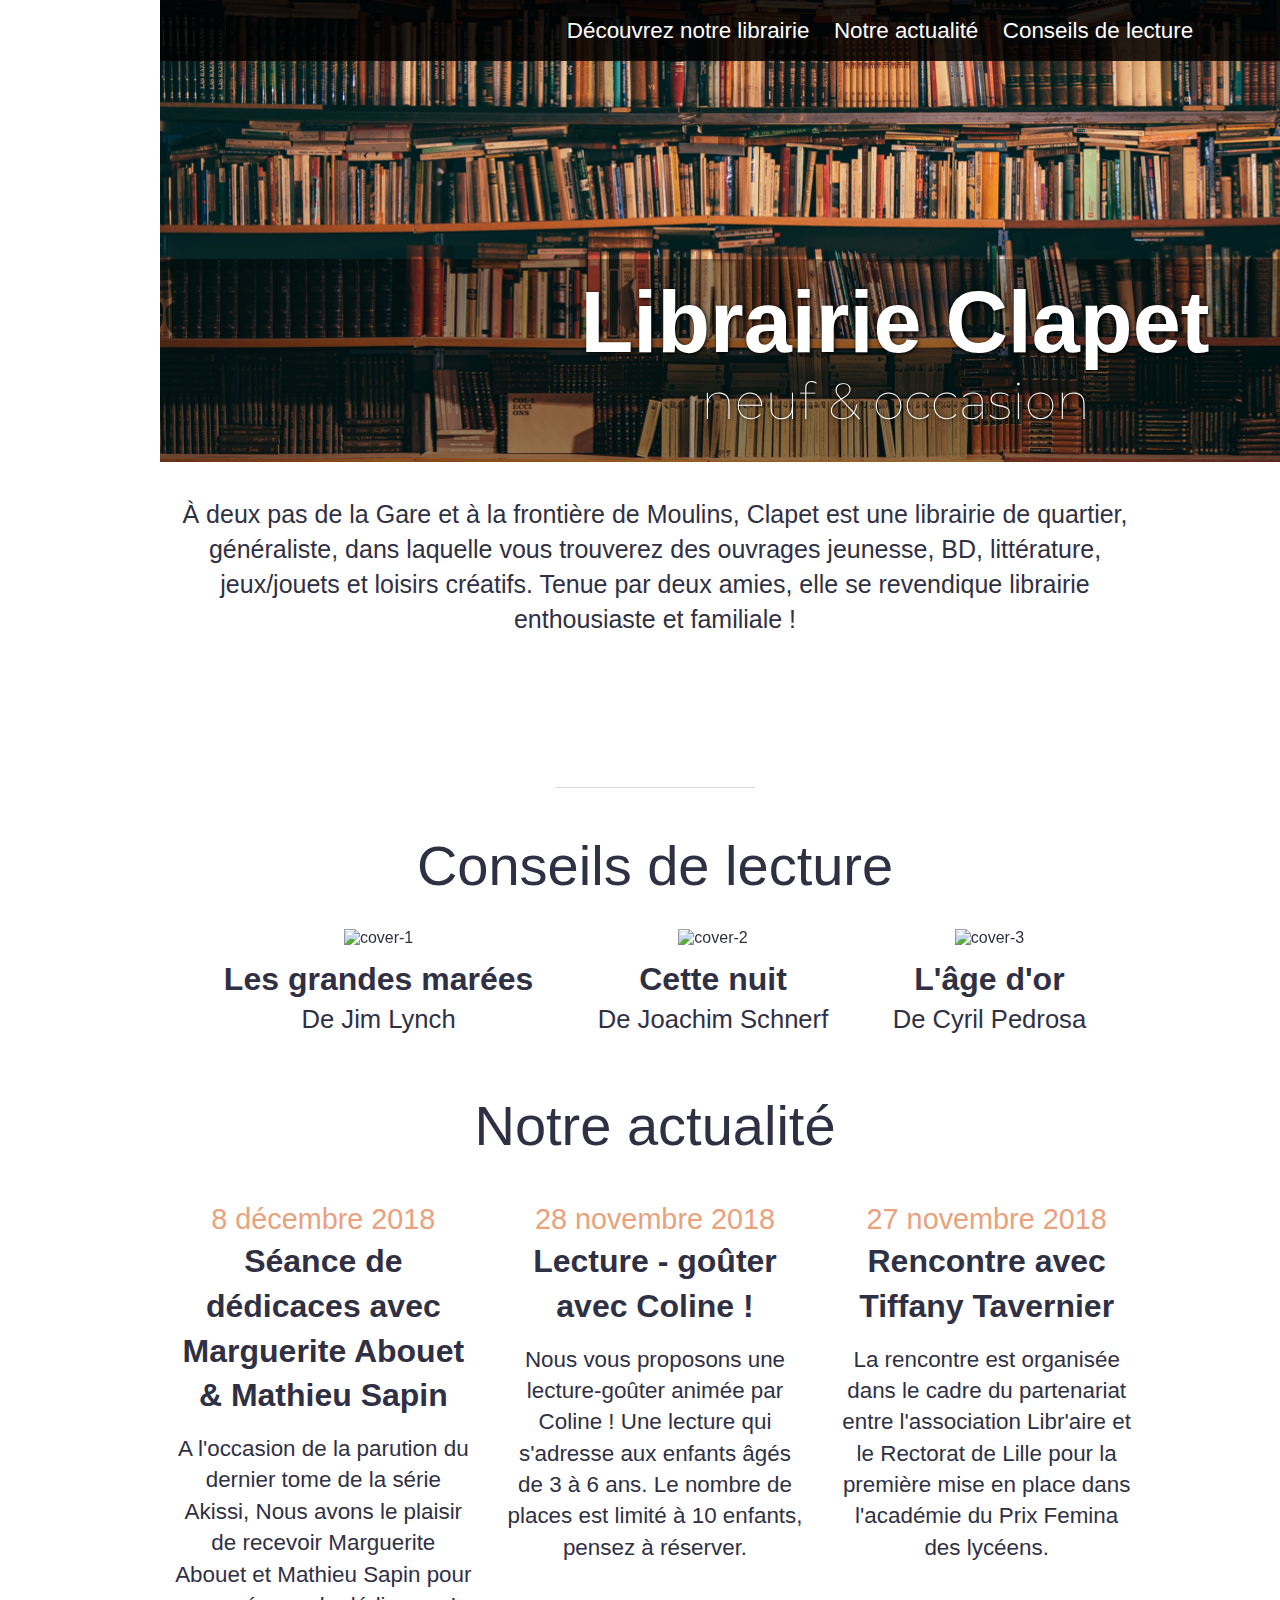
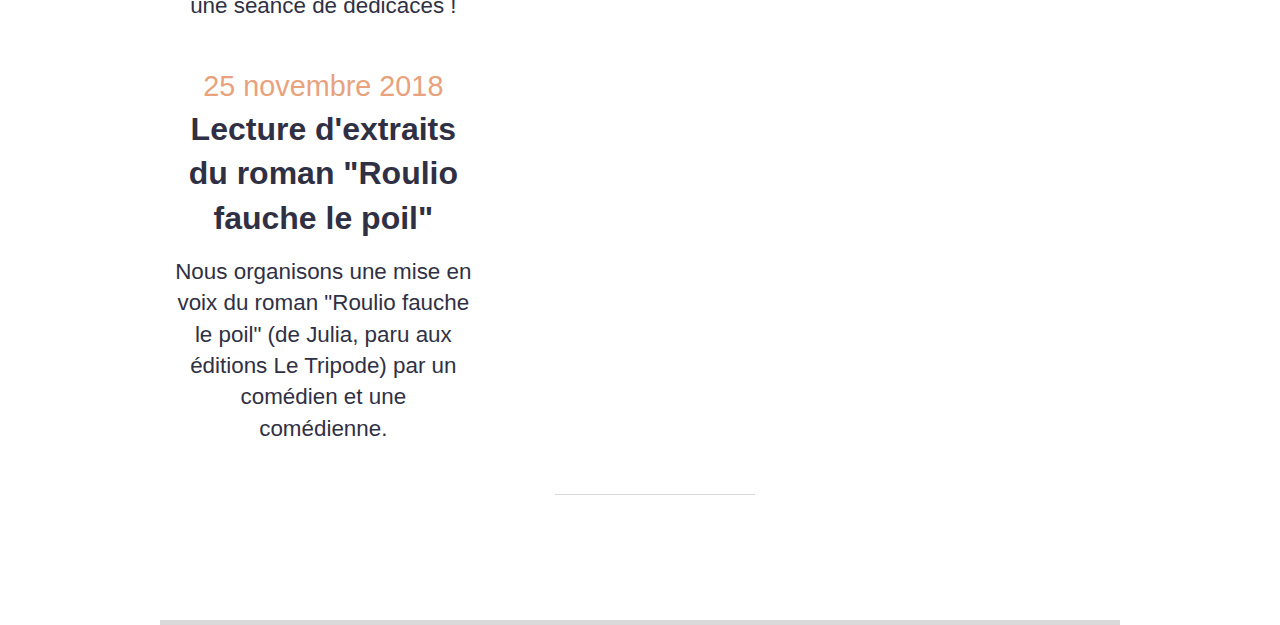
==== index.html @ a5eda7a3 "Background" ====
<!DOCTYPE html>
<html>
<head>
  <title>Librairie Clapet</title>
  <meta name="description" content="Librairie généraliste et enthousiaste !">
  <meta charset="utf-8">
  <meta http-equiv="Content-Type" content="text/html; charset=utf-8">
  <meta http-equiv="X-UA-Compatible" content="IE=edge,chrome=1">
  <meta name="viewport" content=", width=device-width, initial-scale=1">
  <link rel="shortcut icon" href="./img/favicon.ico">
  <link rel="apple-touch-icon" href="./img/favicon.ico">
  <link rel="stylesheet" href="./css/reset.css">
  <link rel="stylesheet" href="./css/main.css">
</head>
<body>

  <div class="header page-index" id="header">
    <nav class="header__nav nav-main">
      <ul class="nav-main__list container">
        <li class="nav-main__item"><a class="nav-main__link" href="./decouvrez-notre-librairie.html">Découvrez notre librairie</a></li>
        <li class="nav-main__item"><a class="nav-main__link" href="./notre-actualite.html">Notre actualité</a></li>
        <li class="nav-main__item"><a class="nav-main__link" href="./conseils-de-lecture.html">Conseils de lecture</a></li>
      </ul>
    </nav>

    <a class="header__content container" href="./index.html">
      <h1 class="header__title">Librairie Clapet </h1>
      <p class="header__subtitle">neuf &amp; occasion</p>
      <link href="https://fonts.googleapis.com/css?family=Montserrat|Work+Sans" rel="stylesheet">
    </a>
  </div>

  <div class="container page-index">
    <p class="chapo">À deux pas de la Gare et à la frontière de Moulins, Clapet est une librairie de quartier, généraliste, dans laquelle vous trouverez des ouvrages jeunesse, BD, littérature, jeux/jouets et loisirs créatifs. Tenue par deux amies, elle se revendique librairie enthousiaste et familiale !</p>

    <hr class="separator">

    <h2 class="index-title">Conseils de lecture</h2>
    <div class="honey-pot-list">
      <div class="honey-pot"><a class="honey-pot__link link-block" href="./conseils-de-lecture.html">
        <div class="honey-pot__thumbnail"><img class="honey-pot__image" src="./img/cover-1.png" alt="cover-1"></div>
        <p class="honey-pot__title">Les grandes marées</p>
        <p class="honey-pot__subtitle">De Jim Lynch</p></a></div>
        <div class="honey-pot"><a class="honey-pot__link link-block" href="./conseils-de-lecture.html">
          <div class="honey-pot__thumbnail"><img class="honey-pot__image" src="./img/cover-2.png" alt="cover-2"></div>
          <p class="honey-pot__title">Cette nuit</p>
          <p class="honey-pot__subtitle">De Joachim Schnerf</p></a></div>
          <div class="honey-pot"><a class="honey-pot__link link-block" href="./conseils-de-lecture.html">
            <div class="honey-pot__thumbnail"><img class="honey-pot__image" src="./img/cover-3.png" alt="cover-3"></div>
            <p class="honey-pot__title">L'âge d'or</p>
            <p class="honey-pot__subtitle">De Cyril Pedrosa</p></a></div>
          </div>

          <script src="./js/main.js"></script>
        </body>
        </html>

    <h2 class="index-title">Notre actualité</h2>
    <link href="https://fonts.googleapis.com/css?family=Montserrat|Work+Sans" rel="stylesheet">

    <div class="news-list">
      <div class="news news-list__news">
        <a class="news__link link-block" href="./notre-actualite.html">
          <div class="news__thumbnail"><img class="news__image" src="./img/news__thumbnail-0.png" alt=""></div>
          <div class="news__content">
            <p class="news__date">8 décembre 2018</p>
            <h3 class="news__title">Séance de dédicaces avec Marguerite Abouet & Mathieu Sapin</h3>
            <p class="news__text">A l'occasion de la parution du dernier tome de la série Akissi, Nous avons le plaisir de recevoir Marguerite Abouet et Mathieu Sapin pour une séance de dédicaces !</p>
          </div>
        </a>
      </div>
      <div class="news news-list__news">
        <a class="news__link link-block" href="./notre-actualite.html">
          <div class="news__thumbnail"><img class="news__image" src="./img/news__thumbnail-1.png" alt=""></div>
          <div class="news__content">
            <p class="news__date">28 novembre 2018</p>
            <h3 class="news__title">Lecture - goûter avec Coline&nbsp;!</h3>
            <p class="news__text">Nous vous proposons une lecture-goûter animée par Coline ! Une lecture qui s'adresse aux enfants âgés de 3 à 6 ans. Le nombre de places est limité à 10 enfants, pensez à réserver.</p>
          </div>
        </a>
      </div>
      <div class="news news-list__news">
        <a class="news__link link-block" href="./notre-actualite.html">
          <div class="news__thumbnail"><img class="news__image" src="./img/news__thumbnail-2.png" alt=""></div>
          <div class="news__content">
            <p class="news__date">27 novembre 2018</p>
            <h3 class="news__title">Rencontre avec Tiffany Tavernier</h3>
            <p class="news__text">La rencontre est organisée dans le cadre du partenariat entre l'association Libr'aire et le Rectorat de Lille pour la première mise en place dans l'académie du Prix Femina des lycéens.</p>
          </div>
        </a>
      </div>
      <div class="news news-list__news">
        <a class="news__link link-block" href="./notre-actualite.html">
          <div class="news__thumbnail"><img class="news__image" src="./img/news__thumbnail-3.png" alt=""></div>
          <div class="news__content">
            <p class="news__date">25 novembre 2018</p>
            <h3 class="news__title">Lecture d'extraits du roman "Roulio fauche le poil"</h3>
            <p class="news__text">Nous organisons une mise en voix du roman "Roulio fauche le poil" (de Julia, paru aux éditions Le Tripode) par un comédien et une comédienne.</p>
          </div>
        </a>
      </div>
    </div>

    <hr class="separator">
---- css/main.css ----
/**
* -----------
* Global
* -----------
*/

body {
  max-width: 960px;
  margin: auto;
  border-bottom: 5px solid #d9d9d9;
  padding-bottom: 75px;
  font-family: Helvetica, Arial, sans-serif;
  text-align: center ;
  font-weight: 400;
  color: #303044;
}

p, li, td, th, textarea, caption, pre, blockquote, label, input, select, textarea {
  font-size: 1.4em;
  line-height: 1.4;
}

li {
  margin: 5px 0;
}

p {
  margin: 15px 0;
}

b, strong, optgroup {
  font-weight: 700;
}

h1 {
  margin: 25px 0;
  font-size: 4.5em;
  font-weight: 700;
}

h2 {
  margin: 25px 0;
  font-size: 3.5em;
  font-weight: 200;
}

h3 {
  margin: 25px 0;
  font-size: 2.6em;
  font-weight: 200;
}

h4 {
  margin: 20px 0;
  font-size: 1.6em;
}

h5 {
  margin: 20px 0;
  font-size: 1.6em;
}

h6 {
  margin: 15px 0;
  font-size: 1.4em;
}

h1, h2, h3, h4, h5, h6 {
  font-family: Helvetica, Arial, sans-serif;
  line-height: 1;
}

a, button {
  color: #d86324;
  text-decoration: none;
}
a:hover, button:hover {
  text-decoration: underline;
}

button {
  background-color: transparent;
  color: #d86324;
}


/**
* -----------
* Layout
* -----------
*/

.container {
  margin: auto;
  padding: 0 15px;
  width: 960px;
  max-width: 100%;
}

.text-container {
  margin: auto;
  max-width: 960px;
}

.columns {
  display: flex;
}

.column {
  max-width: 100%;
}

.column + .column {
  margin-left: 40px;
}

.column--50 {
  width: 50%;
}

.column--grow {
  flex-grow: 1;
}

.column--shrink {
  flex-shrink: 1;
}

.column--580 {
  width: 580px;
}


/**
* -----------
* Objects
* -----------
*/

.list-inline {
  display: block;
  margin: 0;
  padding: 0;
}
.list-inline > * {
  display: inline-block;
  margin: 5px;
  padding: 0;
}

@media screen and (min-width: 780px) {
  .list-flex {
    display: flex;
    justify-content: space-between;
  }
}

.link-block {
  display: block;
  color: inherit;
}
.link-block:hover {
  text-decoration: none;
}

.align-left {
  text-align: left;
}

.align-center {
  text-align: center;
}

.align-right {
  text-align: right;
}

.align-justify {
  text-align: justify;
}

.align-justify.align-center {
  text-align-last: center;
}

/**
* texts & images
*/

.important {
  font-size: 2.5em;
}

.introduction {
  font-size: 1.7em;
}

.chapo {
  font-size: 25px;
  width : 960px;
  height: 240px ;
  text-align: center;
  }

.full-width {
  display: block;
  width: 100%;
  margin: 50px auto;
}


/**
* -----------
* Components
* -----------
*/


/**
* header
*/
.header {
  position: relative;
  margin-right: auto;
  margin-left: auto;
  margin-bottom: 35px;
  width: 1440px;
  height: 462px;
  background: url("../img/header-bg.png");
  background-size: cover;
  background-position: center bottom;
  overflow: hidden;
}


.header__content {
  display: block;
  margin: 0;
  position: absolute;
  padding-top: 20px;
  padding-bottom: 25px;
  bottom: 0;
  width: 100%;
  text-align: center;
  color: white;
  font-family: "Montserrat", "Avenir Next", Helvetica, Arial, sans-serif;
  text-shadow: 1px 1px 4px #000;
  background: rgba(0, 0, 0, 0.4);
}
.header__content:hover {
  text-decoration: none;
}

.header__title {
  font-size: 5.4em;
  margin: 0;
}

.header__subtitle {
  margin: 0;
  font-size: 3.2em;
  font-weight: 100;
  text-shadow: 1px 1px 5px #000;
}


.header__nav {
  background-color: rgba(0, 0, 0, 0.85);
}

.nav-main__item {
  display: inline-block;
}

.nav-main__link {
  display: block;
  padding: 10px;
  color: #fff;
}
.nav-main__link:hover {
  text-decoration: none;
  color: #d86324;
}


/**
* separator
*/
.separator {
  display: block;
  margin: 50px auto;
  width: 200px;
  height: 1px;
  border: none;
  background-color: #d9d9d9;
}


/**
* honey-pot
*/

.honey-pot-list {
  text-align: center;
}

.honey-pot {
  display: inline-block;
  margin: 0 30px 35px 30px;
  text-align: center;
}

.honey-pot__link {
  color: #303044;
}
.honey-pot__link:hover {
  color: #d86324;
}

.honey-pot__thumbnail {
  position: relative;
  display: inline-block;
  margin-bottom: 10px;
  filter: grayscale(0);
}

.honey-pot__thumbnail:hover {
  filter: grayscale(60%);
}

.honey-pot__thumbnail img {
  display: block;
}

.honey-pot__title {
  margin: 0;
  font-size: 2em;
  font-weight: bold;
}

.honey-pot__subtitle {
  margin: 0;
  font-size: 1.6em;
  font-weight: 200;
}



/**
* news
*/

.news__link:hover {
  color: #d86324;
}

.news__link:hover .news__thumbnail {
  -webkit-filter: grayscale(60%);
  filter: grayscale(60%);
  -webkit-transition-delay: 0ms;
  -o-transition-delay: 0ms;
  transition-delay: 0ms;
}


.news__thumbnail {
  margin-bottom: 10px;
  filter: grayscale(0);
}

.news__image {
  display: block;
  width: 100%;
}

.news__date {
  margin: 0;
  font-size: 1.8em;
  color: #e8a27d;
}

.news__title {
  margin: 0 0 15px;
  font-weight: bold;
  font-size: 2em;
  line-height: 1.4;
}

.news__text {
  margin: 0;
  font-size: 1.4em;
  line-height: 1.4;
}

.page-list .news {
  margin: 0 auto 20px auto;
  border-bottom: 1px solid #b0b0c5;
  padding-bottom: 20px;
  max-width: 320px;
}

.news--main {
  padding-bottom: 35px;
  border-bottom: 1px solid #b0b0c5;
}
.news--main .news__link {
  display: flex;
  align-items: flex-start;
}
.news--main .news__thumbnail {
  margin-bottom: 0;
  margin-right: 40px;
  min-width: 360px;
}

/**
* news-list
*/
.news-list {
  display: grid;
  grid-gap: 35px;
  grid-template-columns: repeat(3, 1fr);
  grid-template-rows: auto;
  margin-bottom: 35px;
}

.news-list .news-list__news--main {
  grid-column: span 3;
}

.news-list__news {
  grid-column: span 1;
}

/**
* -----------
* Trumps
* -----------
*/


/**
* single
*/
.page-single {
  text-align: justify;
}

.page-single__header {
  margin-bottom: 75px;
}

.page-single__title {
  margin: 0;
  font-size: 5.6em;
  line-height: 1.4;
  font-weight: 500;
}

.page-single__subtitle {
  margin: 0;
  font-size: 3.2em;
  font-weight: 200;
}


/**
* decouvrez-notre-librairie
*/
.container.decouvrez-notre-librairie {
  text-align: center;
}

/**
* index
*/
.index-title {
  text-align: center;
  margin-bottom: 35px;
}
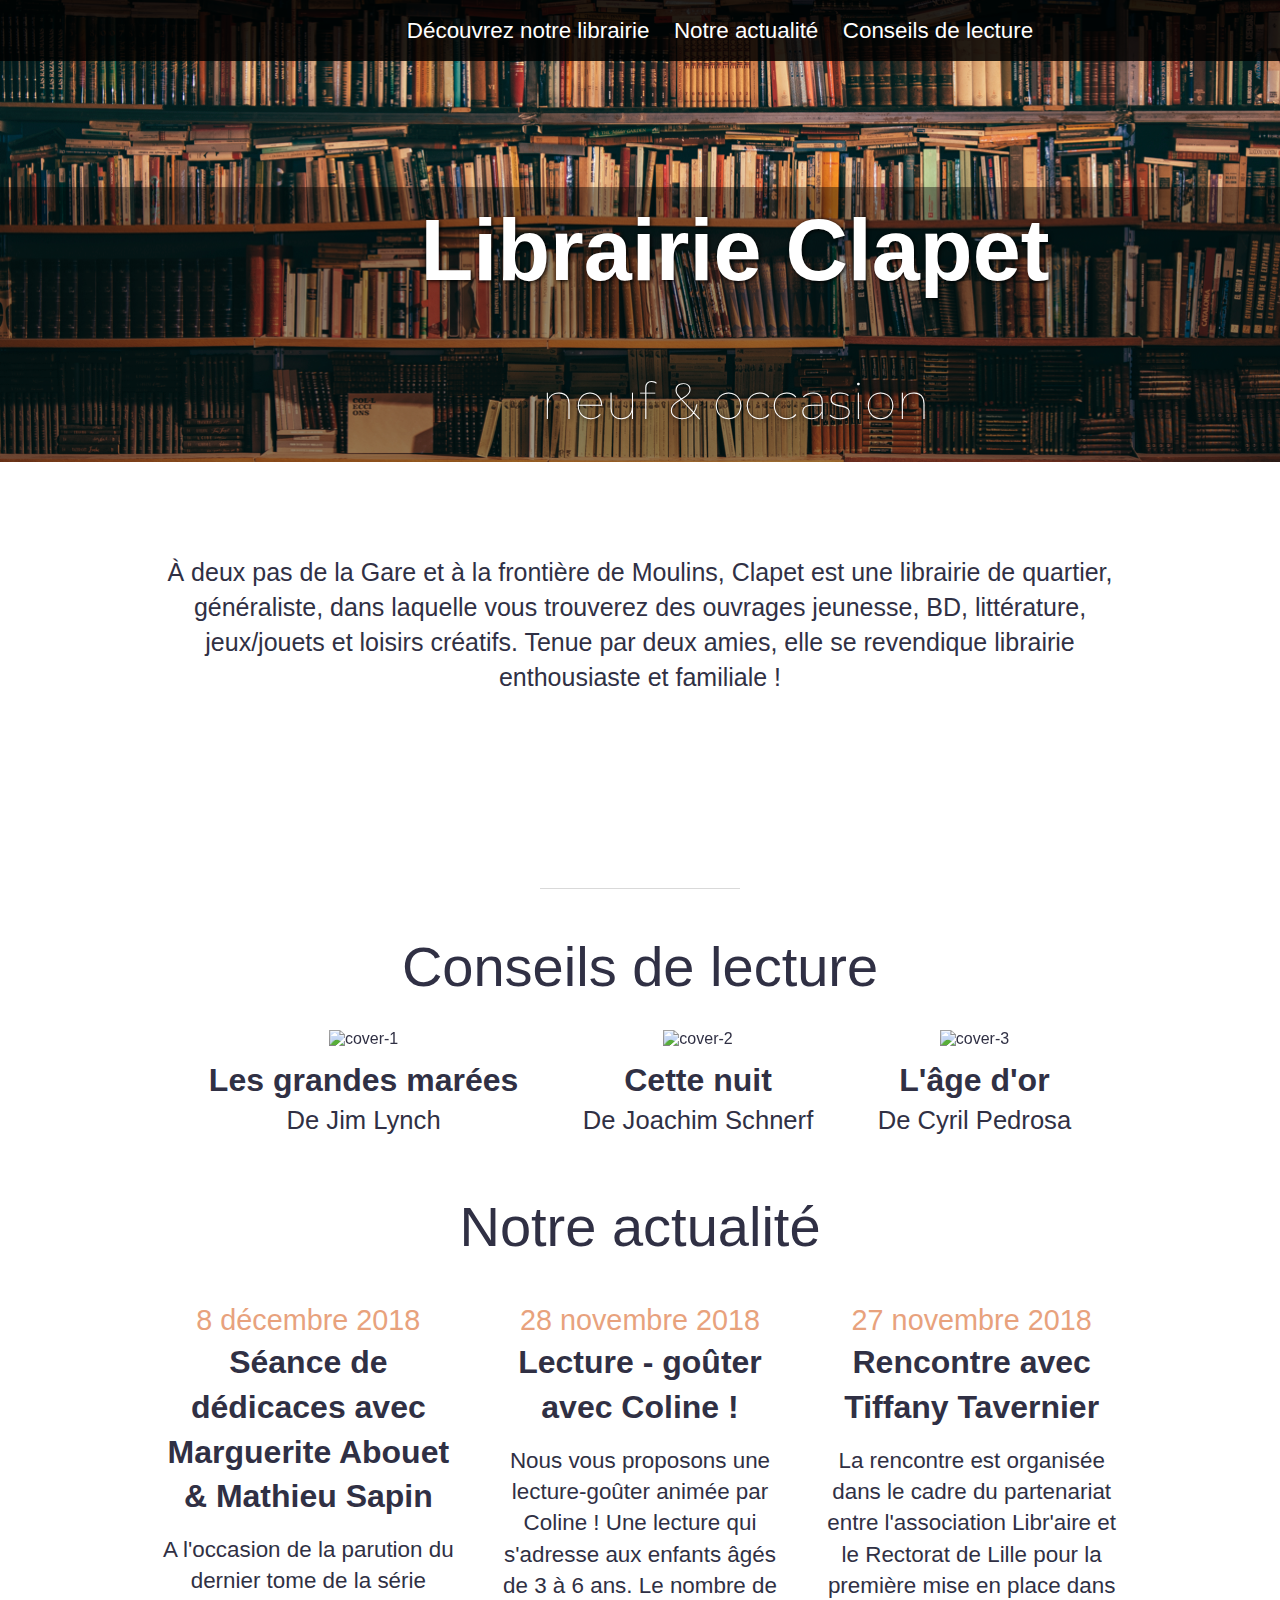
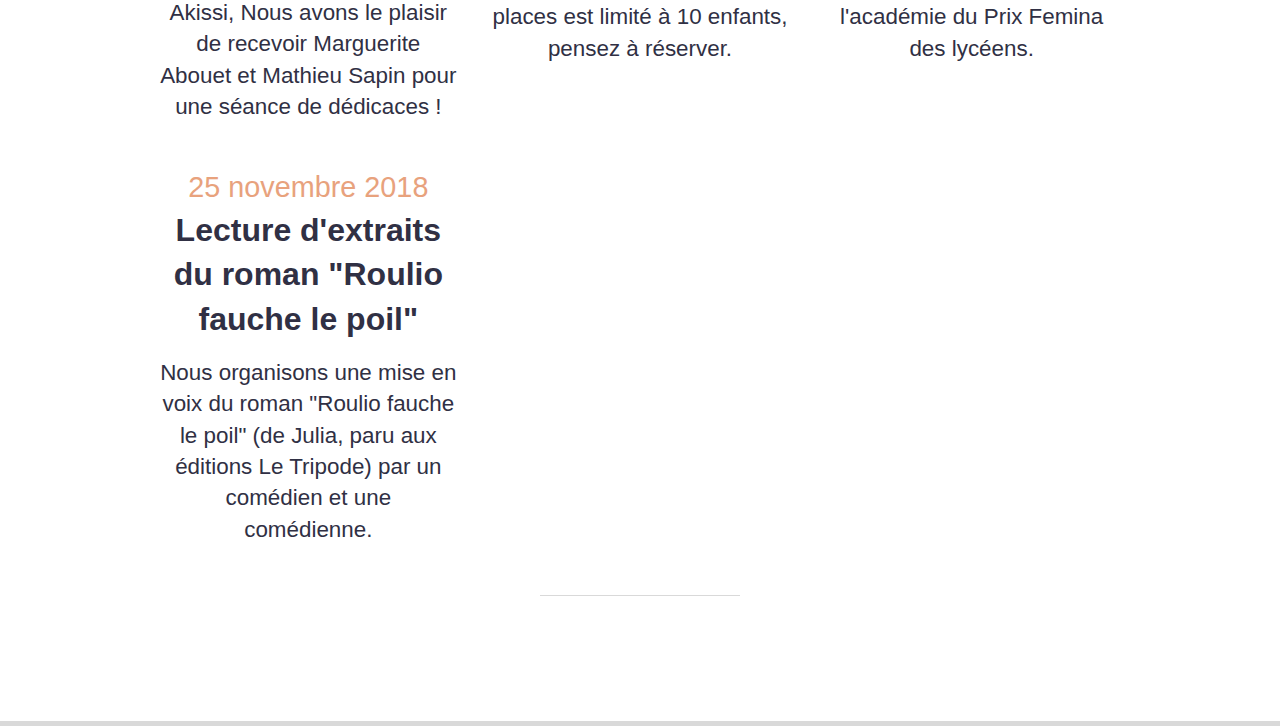
==== commit 8e1f50a2: "header substitle" ====
--- a/index.html
+++ b/index.html
@@ -25,7 +25,7 @@
 
     <a class="header__content container" href="./index.html">
       <h1 class="header__title">Librairie Clapet </h1>
-      <p class="header__subtitle">neuf &amp; occasion</p>
+      <p class="header__subtitle"><br />neuf &amp; occasion</p>
       <link href="https://fonts.googleapis.com/css?family=Montserrat|Work+Sans" rel="stylesheet">
     </a>
   </div>
--- a/css/main.css
+++ b/css/main.css
@@ -6,7 +6,6 @@
 */
 
 body {
-  max-width: 960px;
   margin: auto;
   border-bottom: 5px solid #d9d9d9;
   padding-bottom: 75px;
@@ -201,6 +200,7 @@
   width : 960px;
   height: 240px ;
   text-align: center;
+  margin: 93px auto;
   }
 
 .full-width {
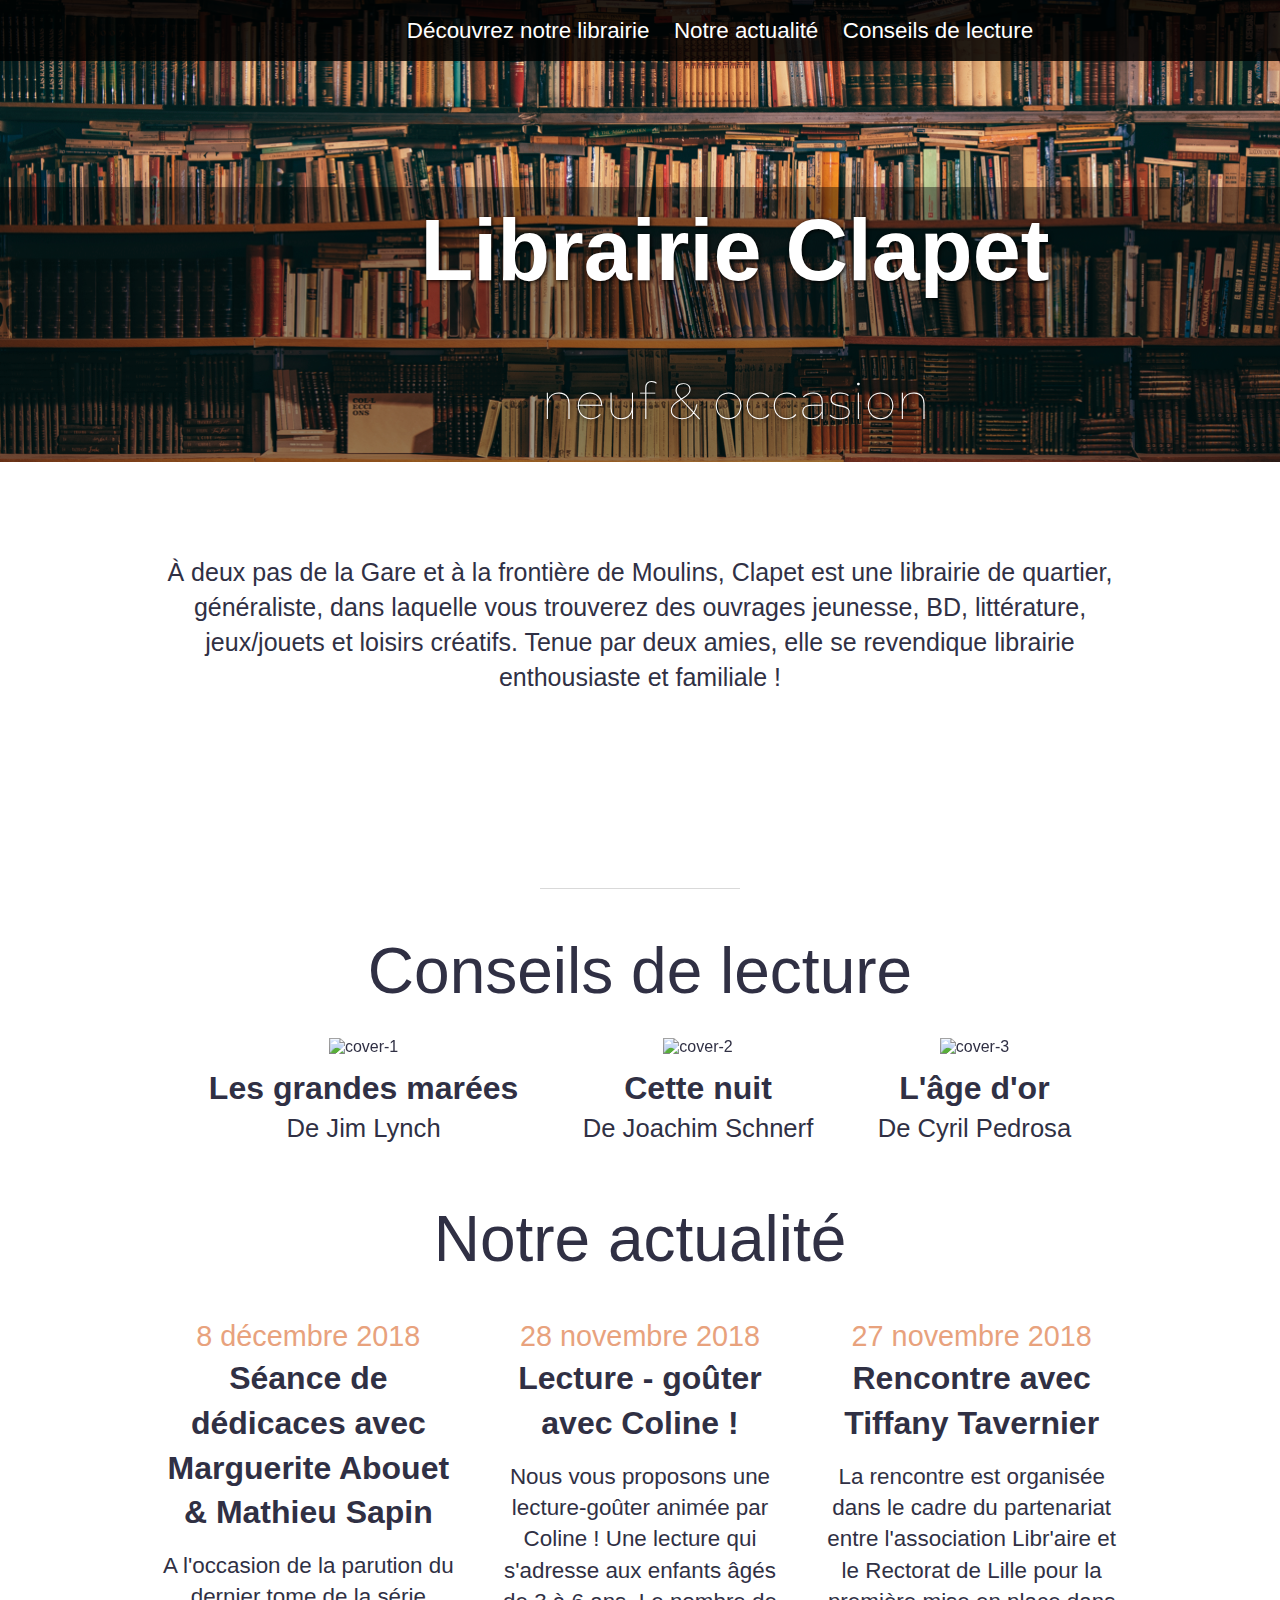
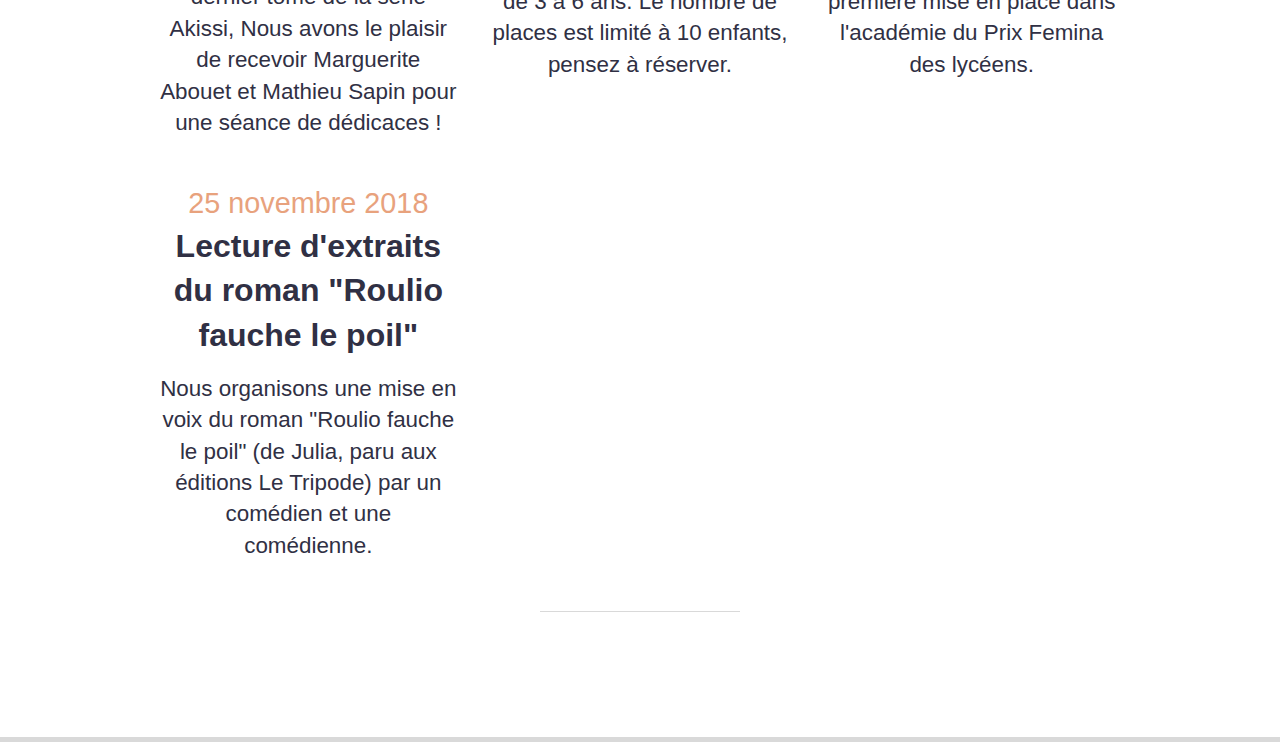
==== commit c3478537: "font size" ====
--- a/index.html
+++ b/index.html
@@ -35,7 +35,8 @@
 
     <hr class="separator">
 
-    <h2 class="index-title">Conseils de lecture</h2>
+    <h2 class="index-title">Conseils de lecture</h2> 
+    <link href="https://fonts.googleapis.com/css?family=Montserrat" rel="stylesheet">
     <div class="honey-pot-list">
       <div class="honey-pot"><a class="honey-pot__link link-block" href="./conseils-de-lecture.html">
         <div class="honey-pot__thumbnail"><img class="honey-pot__image" src="./img/cover-1.png" alt="cover-1"></div>
--- a/css/main.css
+++ b/css/main.css
@@ -40,7 +40,7 @@
 
 h2 {
   margin: 25px 0;
-  font-size: 3.5em;
+  font-size: 64px;
   font-weight: 200;
 }
 
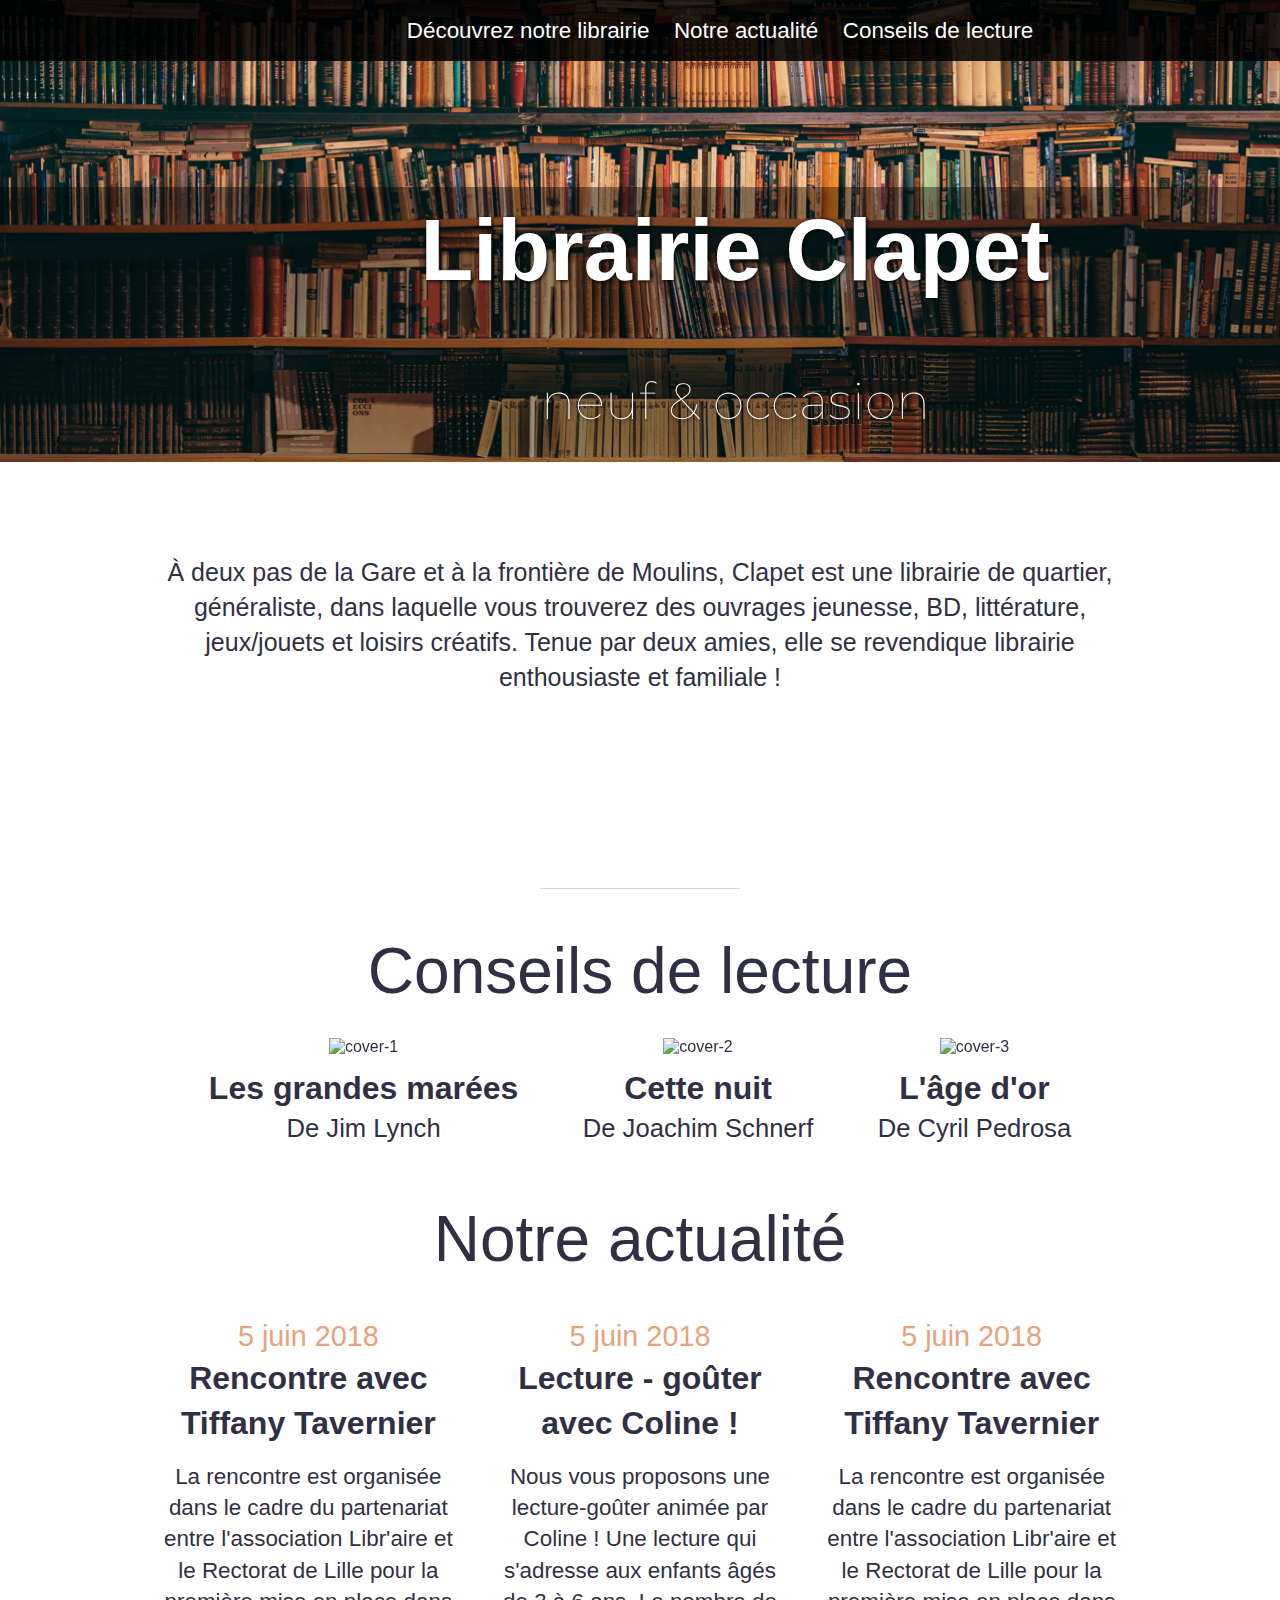
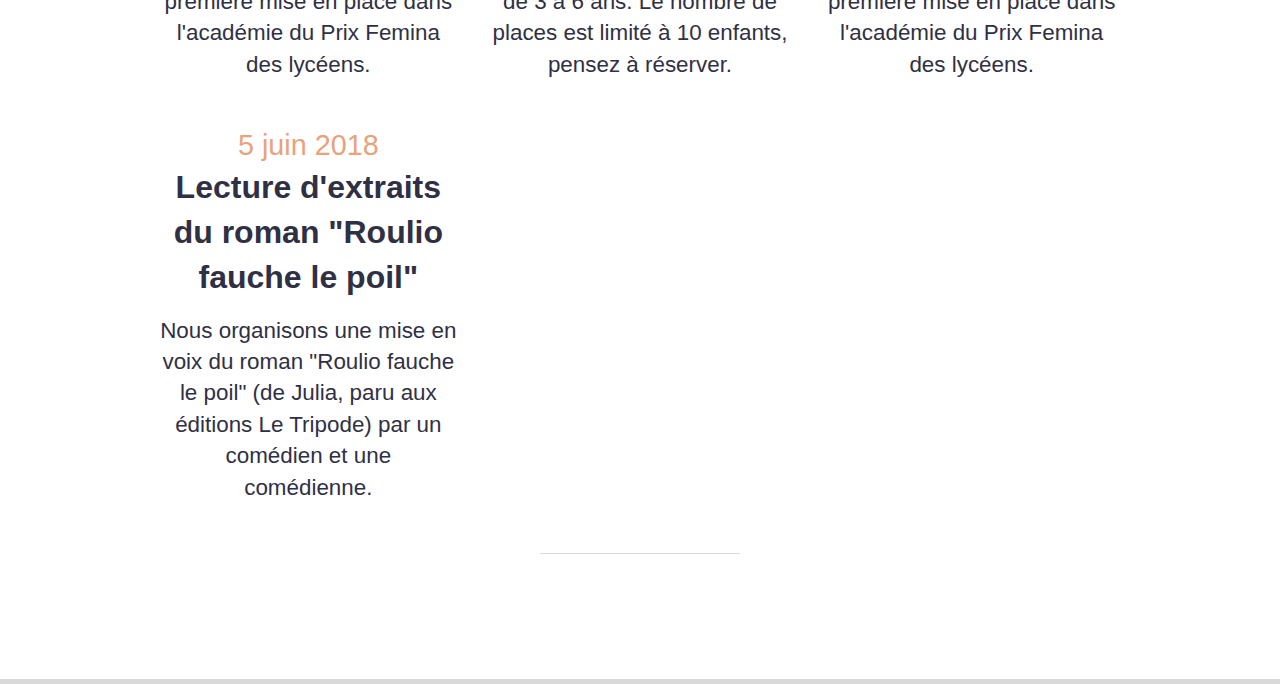
==== commit 8f02d032: "Notre actualité" ====
--- a/index.html
+++ b/index.html
@@ -64,9 +64,9 @@
         <a class="news__link link-block" href="./notre-actualite.html">
           <div class="news__thumbnail"><img class="news__image" src="./img/news__thumbnail-0.png" alt=""></div>
           <div class="news__content">
-            <p class="news__date">8 décembre 2018</p>
-            <h3 class="news__title">Séance de dédicaces avec Marguerite Abouet & Mathieu Sapin</h3>
-            <p class="news__text">A l'occasion de la parution du dernier tome de la série Akissi, Nous avons le plaisir de recevoir Marguerite Abouet et Mathieu Sapin pour une séance de dédicaces !</p>
+            <p class="news__date">5 juin 2018</p>
+            <h3 class="news__title">Rencontre avec Tiffany Tavernier</h3>
+            <p class="news__text">La rencontre est organisée dans le cadre du partenariat entre l'association Libr'aire et le Rectorat de Lille pour la première mise en place dans l'académie du Prix Femina des lycéens.</p>
           </div>
         </a>
       </div>
@@ -74,7 +74,7 @@
         <a class="news__link link-block" href="./notre-actualite.html">
           <div class="news__thumbnail"><img class="news__image" src="./img/news__thumbnail-1.png" alt=""></div>
           <div class="news__content">
-            <p class="news__date">28 novembre 2018</p>
+            <p class="news__date">5 juin 2018</p>
             <h3 class="news__title">Lecture - goûter avec Coline&nbsp;!</h3>
             <p class="news__text">Nous vous proposons une lecture-goûter animée par Coline ! Une lecture qui s'adresse aux enfants âgés de 3 à 6 ans. Le nombre de places est limité à 10 enfants, pensez à réserver.</p>
           </div>
@@ -84,7 +84,7 @@
         <a class="news__link link-block" href="./notre-actualite.html">
           <div class="news__thumbnail"><img class="news__image" src="./img/news__thumbnail-2.png" alt=""></div>
           <div class="news__content">
-            <p class="news__date">27 novembre 2018</p>
+            <p class="news__date">5 juin 2018</p>
             <h3 class="news__title">Rencontre avec Tiffany Tavernier</h3>
             <p class="news__text">La rencontre est organisée dans le cadre du partenariat entre l'association Libr'aire et le Rectorat de Lille pour la première mise en place dans l'académie du Prix Femina des lycéens.</p>
           </div>
@@ -94,7 +94,7 @@
         <a class="news__link link-block" href="./notre-actualite.html">
           <div class="news__thumbnail"><img class="news__image" src="./img/news__thumbnail-3.png" alt=""></div>
           <div class="news__content">
-            <p class="news__date">25 novembre 2018</p>
+            <p class="news__date">5 juin 2018</p>
             <h3 class="news__title">Lecture d'extraits du roman "Roulio fauche le poil"</h3>
             <p class="news__text">Nous organisons une mise en voix du roman "Roulio fauche le poil" (de Julia, paru aux éditions Le Tripode) par un comédien et une comédienne.</p>
           </div>
--- a/css/main.css
+++ b/css/main.css
@@ -34,7 +34,7 @@
 
 h1 {
   margin: 25px 0;
-  font-size: 4.5em;
+  font-size: 6.4em;
   font-weight: 700;
 }
 
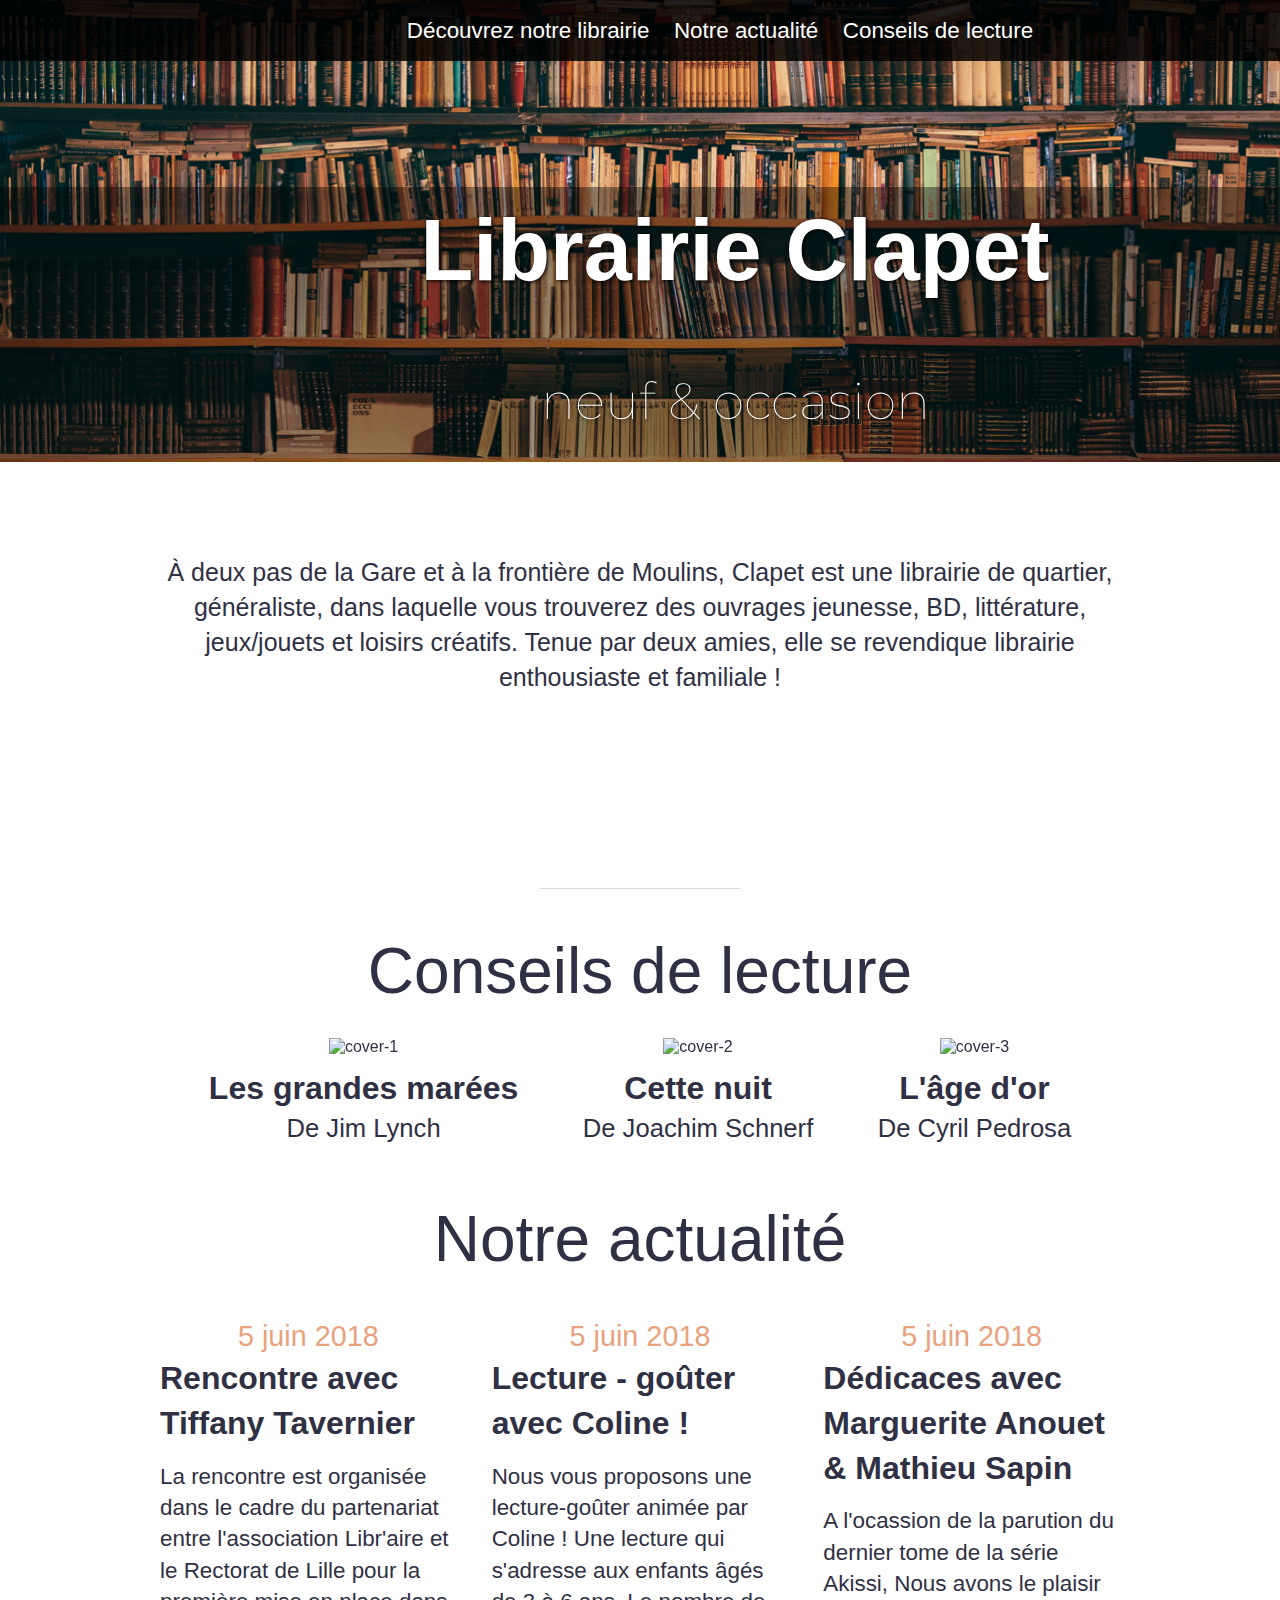
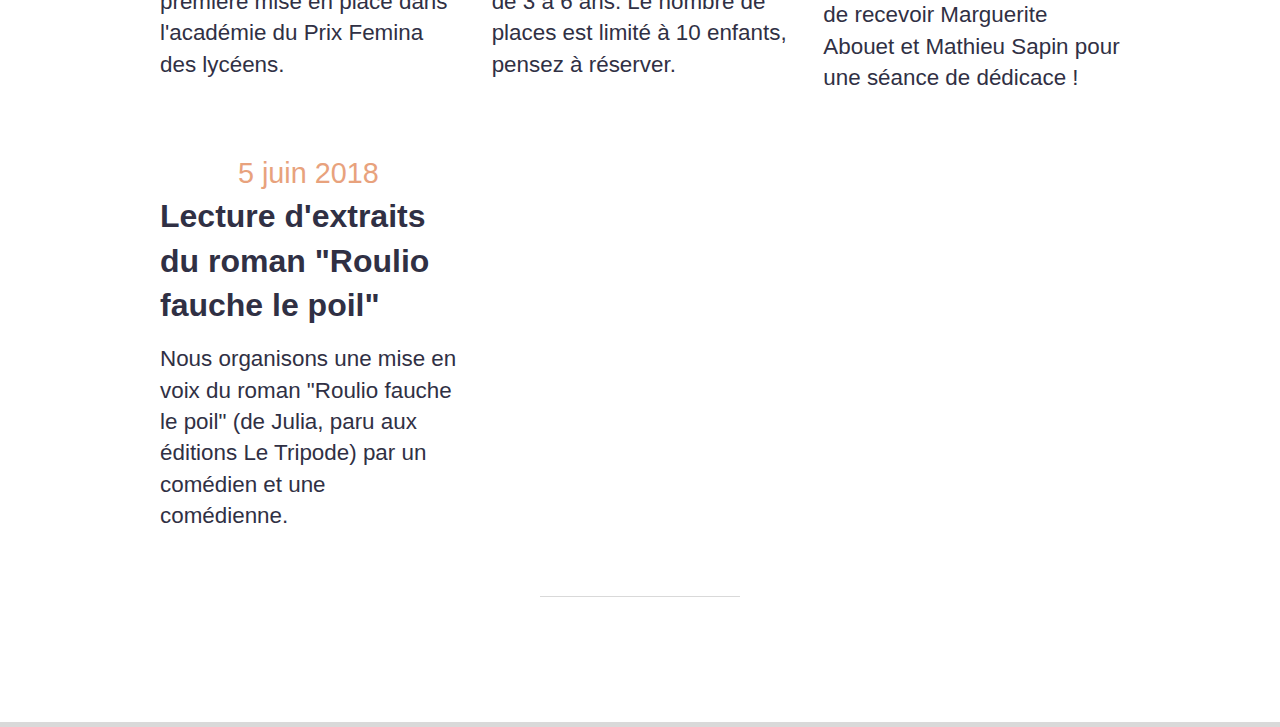
==== commit 0e7c833d: "text-align" ====
--- a/index.html
+++ b/index.html
@@ -66,7 +66,7 @@
           <div class="news__content">
             <p class="news__date">5 juin 2018</p>
             <h3 class="news__title">Rencontre avec Tiffany Tavernier</h3>
-            <p class="news__text">La rencontre est organisée dans le cadre du partenariat entre l'association Libr'aire et le Rectorat de Lille pour la première mise en place dans l'académie du Prix Femina des lycéens.</p>
+            <p class="news__text"><p align=left>La rencontre est organisée dans le cadre du partenariat entre l'association Libr'aire et le Rectorat de Lille pour la première mise en place dans l'académie du Prix Femina des lycéens.</p></p>
           </div>
         </a>
       </div>
@@ -76,7 +76,7 @@
           <div class="news__content">
             <p class="news__date">5 juin 2018</p>
             <h3 class="news__title">Lecture - goûter avec Coline&nbsp;!</h3>
-            <p class="news__text">Nous vous proposons une lecture-goûter animée par Coline ! Une lecture qui s'adresse aux enfants âgés de 3 à 6 ans. Le nombre de places est limité à 10 enfants, pensez à réserver.</p>
+            <p class="news__text"><p align=left>Nous vous proposons une lecture-goûter animée par Coline ! Une lecture qui s'adresse aux enfants âgés de 3 à 6 ans. Le nombre de places est limité à 10 enfants, pensez à réserver.</p></p>
           </div>
         </a>
       </div>
@@ -85,8 +85,8 @@
           <div class="news__thumbnail"><img class="news__image" src="./img/news__thumbnail-2.png" alt=""></div>
           <div class="news__content">
             <p class="news__date">5 juin 2018</p>
-            <h3 class="news__title">Rencontre avec Tiffany Tavernier</h3>
-            <p class="news__text">La rencontre est organisée dans le cadre du partenariat entre l'association Libr'aire et le Rectorat de Lille pour la première mise en place dans l'académie du Prix Femina des lycéens.</p>
+            <h3 class="news__title">Dédicaces avec Marguerite Anouet & Mathieu Sapin</h3>
+            <p class="news__text"><p align=left>A l'ocassion de la parution du dernier tome de la série Akissi, Nous avons le plaisir de recevoir Marguerite Abouet et Mathieu Sapin pour une séance de dédicace !</p></p>
           </div>
         </a>
       </div>
@@ -96,7 +96,7 @@
           <div class="news__content">
             <p class="news__date">5 juin 2018</p>
             <h3 class="news__title">Lecture d'extraits du roman "Roulio fauche le poil"</h3>
-            <p class="news__text">Nous organisons une mise en voix du roman "Roulio fauche le poil" (de Julia, paru aux éditions Le Tripode) par un comédien et une comédienne.</p>
+            <p class="news__text"><p align=left>Nous organisons une mise en voix du roman "Roulio fauche le poil" (de Julia, paru aux éditions Le Tripode) par un comédien et une comédienne.</p></p>
           </div>
         </a>
       </div>
--- a/css/main.css
+++ b/css/main.css
@@ -42,12 +42,14 @@
   margin: 25px 0;
   font-size: 64px;
   font-weight: 200;
+  text-align: left ;
 }
 
 h3 {
   margin: 25px 0;
   font-size: 2.6em;
   font-weight: 200;
+  text-align: left ;
 }
 
 h4 {
@@ -168,7 +170,7 @@
 }
 
 .align-center {
-  text-align: center;
+  text-align: left;
 }
 
 .align-right {
@@ -180,7 +182,7 @@
 }
 
 .align-justify.align-center {
-  text-align-last: center;
+  text-align-last: left;
 }
 
 /**
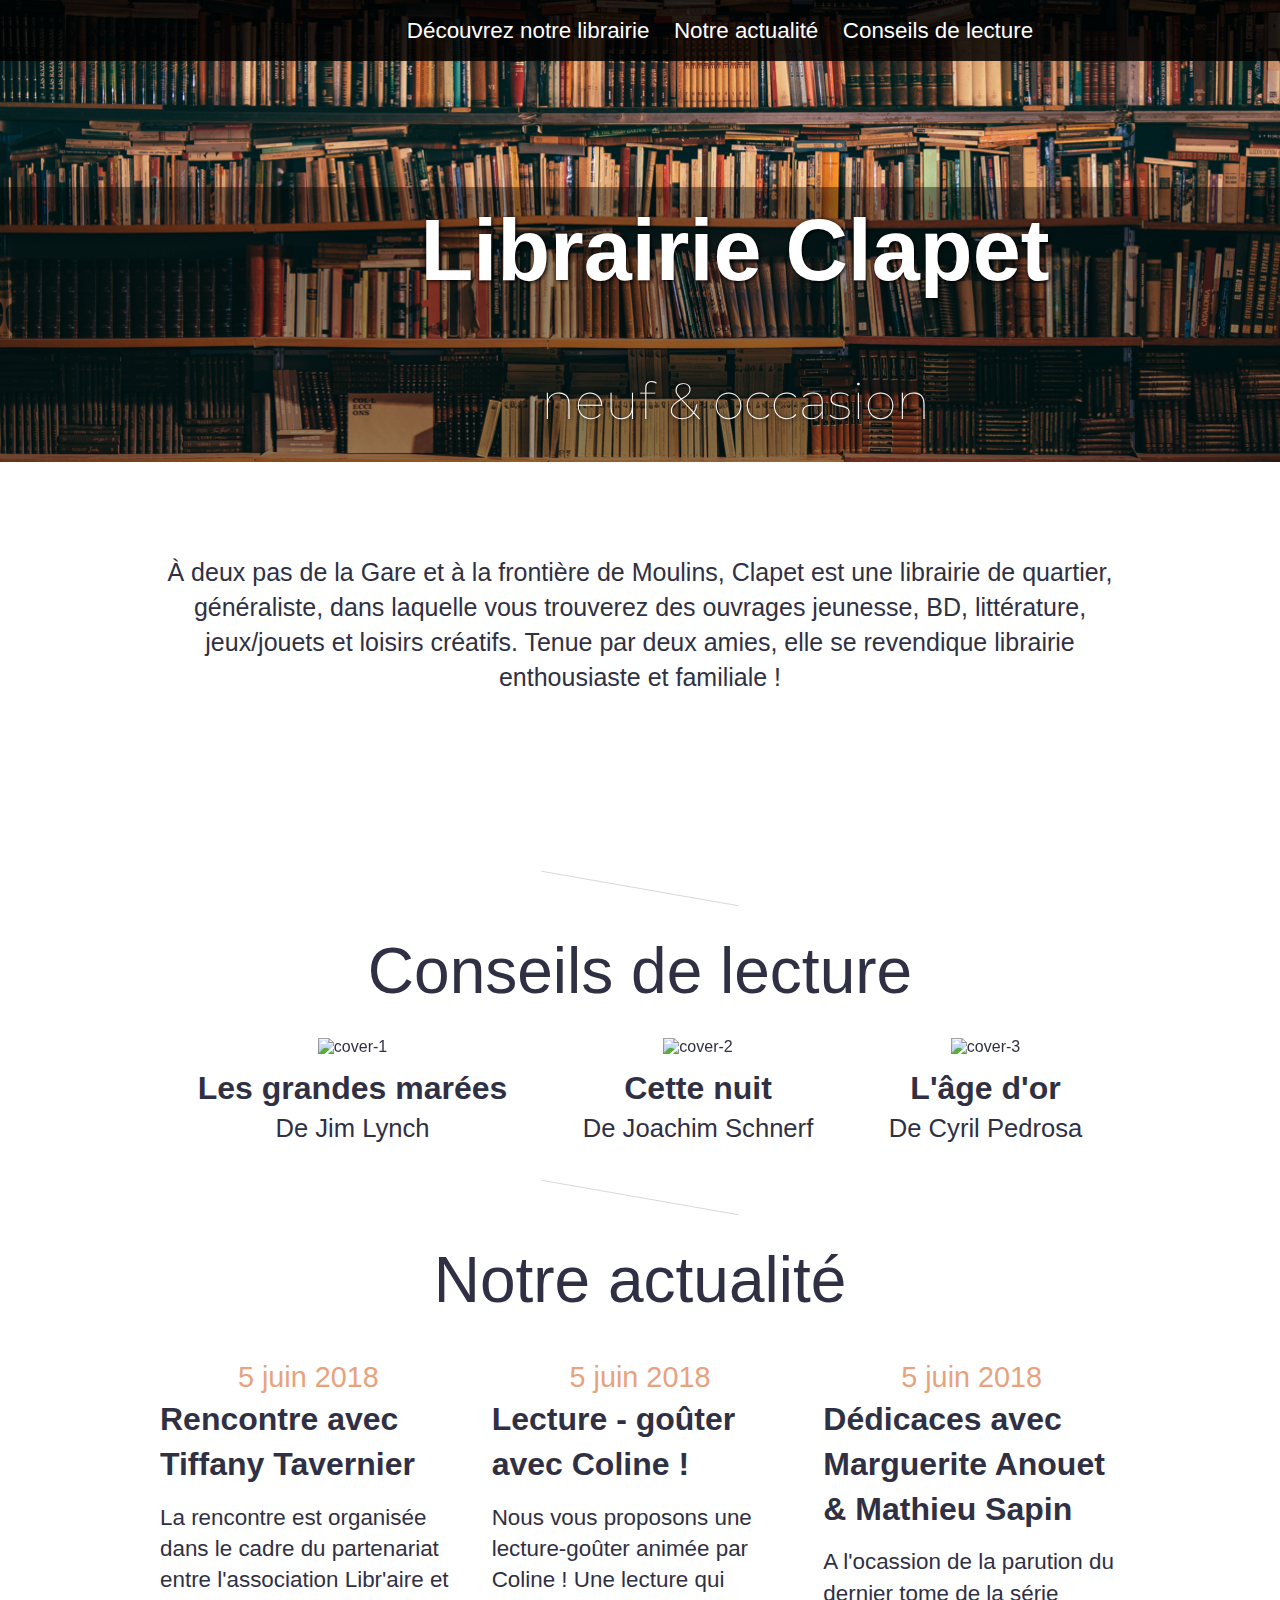
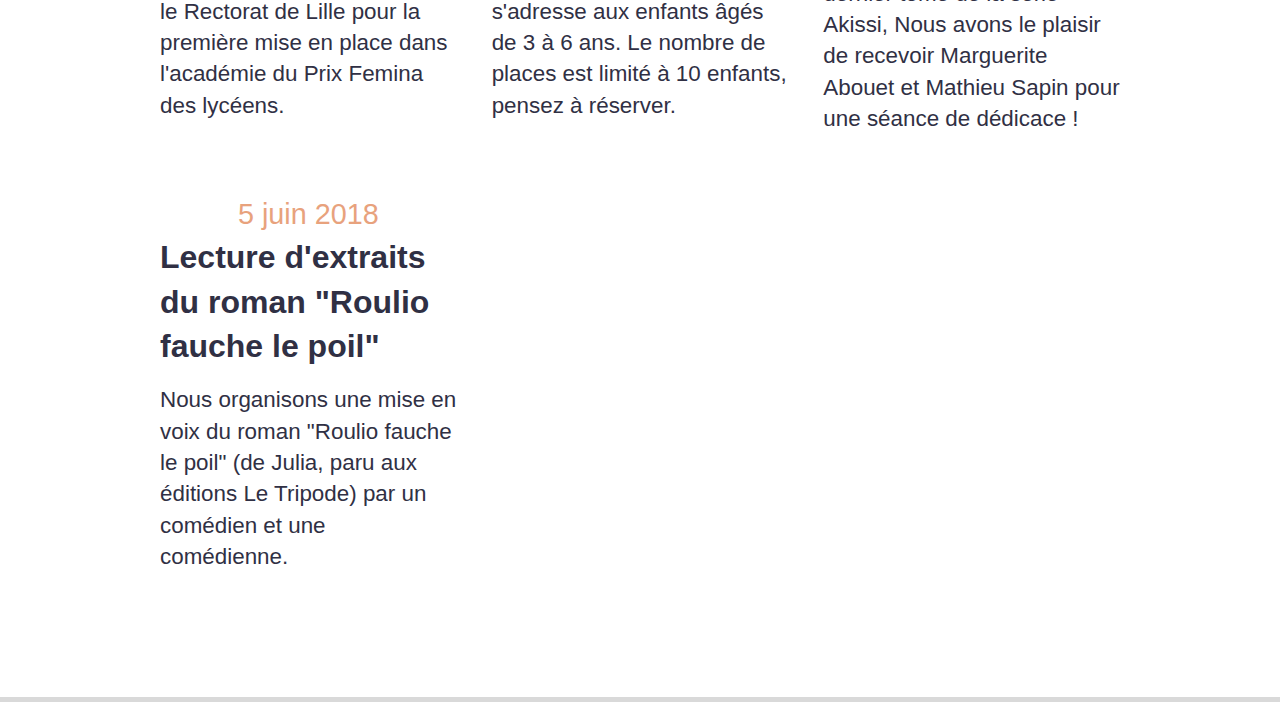
==== commit 81cf1bb4: "Update index.html" ====
--- a/index.html
+++ b/index.html
@@ -56,6 +56,7 @@
         </body>
         </html>
 
+    <hr class="separator">
     <h2 class="index-title">Notre actualité</h2>
     <link href="https://fonts.googleapis.com/css?family=Montserrat|Work+Sans" rel="stylesheet">
 
@@ -102,6 +103,6 @@
       </div>
     </div>
 
-    <hr class="separator">
+    
 
     --- a/css/main.css
+++ b/css/main.css
@@ -170,7 +170,7 @@
 }
 
 .align-center {
-  text-align: left;
+  text-align: center;
 }
 
 .align-right {
@@ -182,7 +182,7 @@
 }
 
 .align-justify.align-center {
-  text-align-last: left;
+  text-align-last: center;
 }
 
 /**
@@ -296,20 +296,31 @@
   height: 1px;
   border: none;
   background-color: #d9d9d9;
-}
-
-
+  transform: rotate(10deg)
+}
+
+.separator::before {
+  content: "";
+  display: block;
+  margin: 50px auto;
+  width: 200px;
+  height: 1px;
+  border: none;
+  background-color: #d9d9d9;
+  transform :rotate(-20deg)
+}
 /**
 * honey-pot
 */
 
 .honey-pot-list {
   text-align: center;
+  display: flex; 
 }
 
 .honey-pot {
   display: inline-block;
-  margin: 0 30px 35px 30px;
+  margin: auto;
   text-align: center;
 }
 
@@ -346,7 +357,6 @@
   font-size: 1.6em;
   font-weight: 200;
 }
-
 
 
 /**
@@ -416,6 +426,7 @@
   min-width: 360px;
 }
 
+
 /**
 * news-list
 */
@@ -472,11 +483,17 @@
 */
 .container.decouvrez-notre-librairie {
   text-align: center;
-}
+  width: 1440px;
+  height: 2931px;
+}
+
 
 /**
 * index
 */
+
+
+
 .index-title {
   text-align: center;
   margin-bottom: 35px;
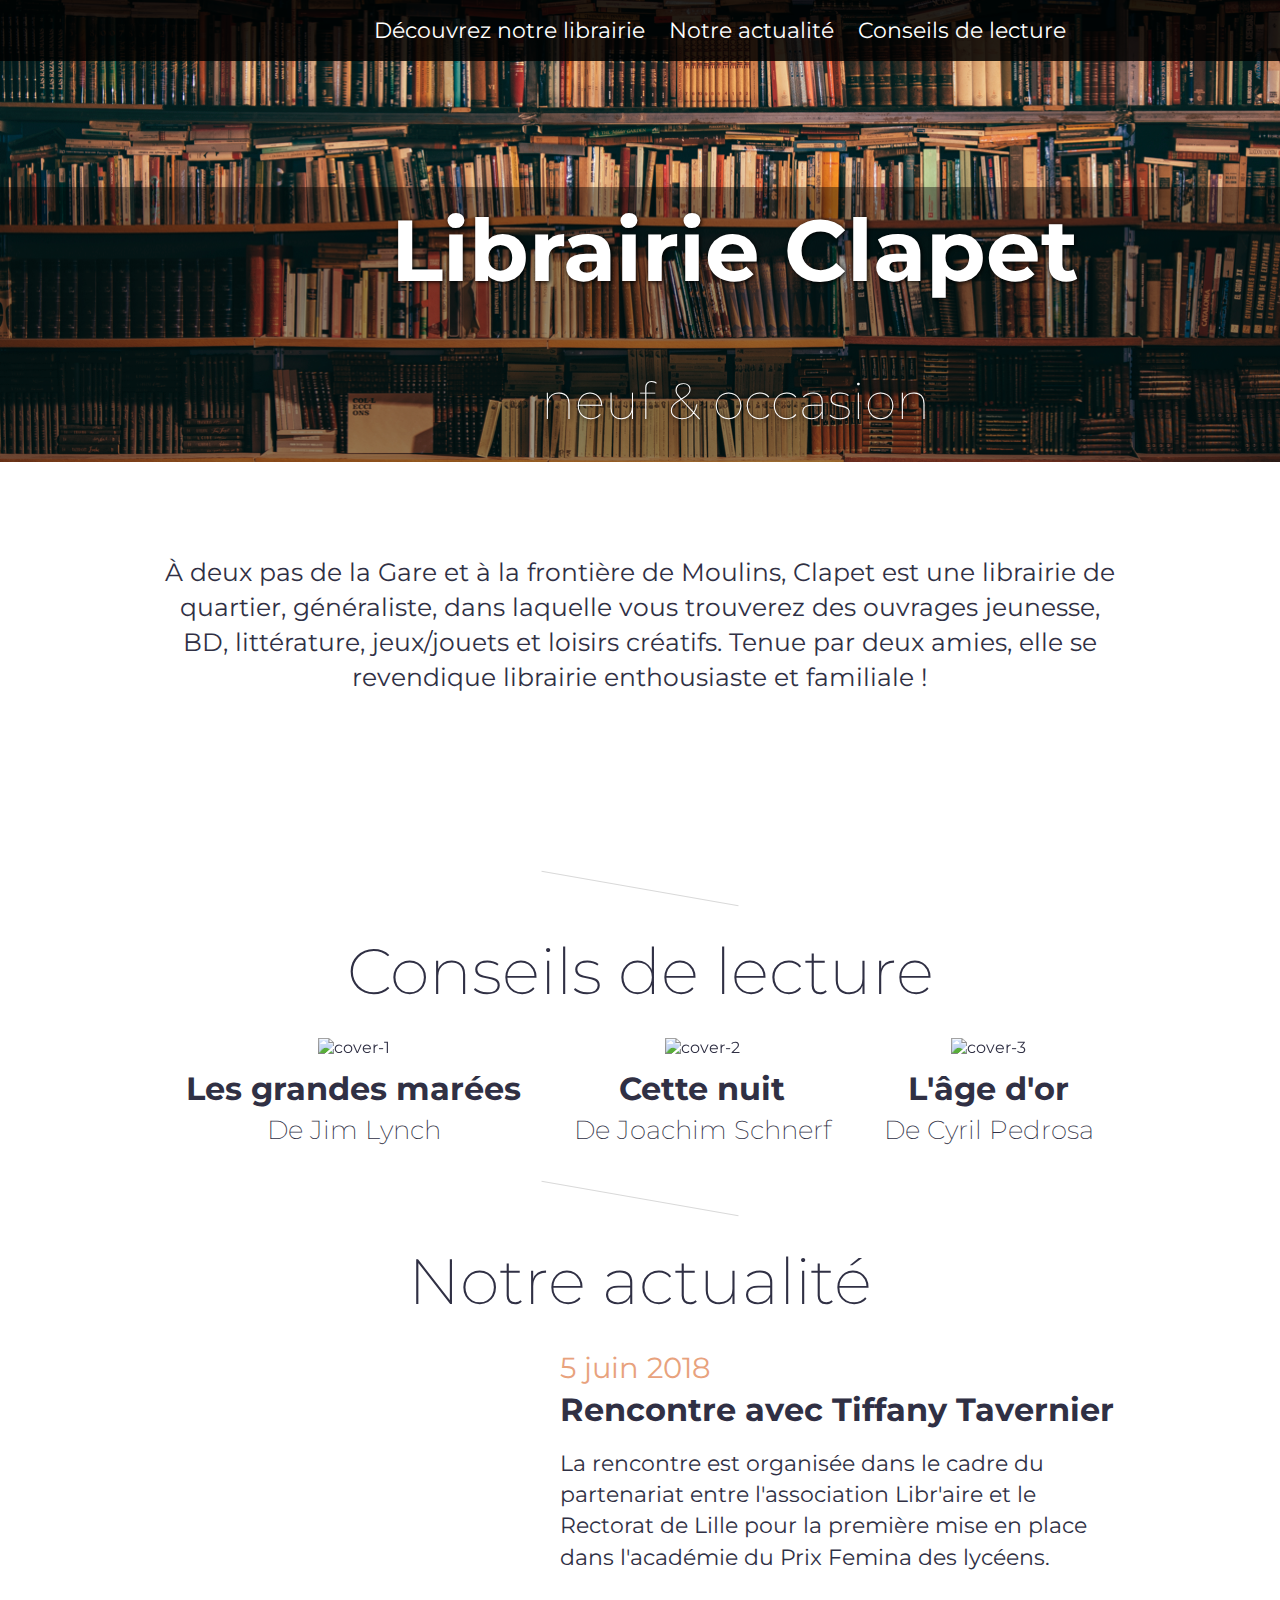
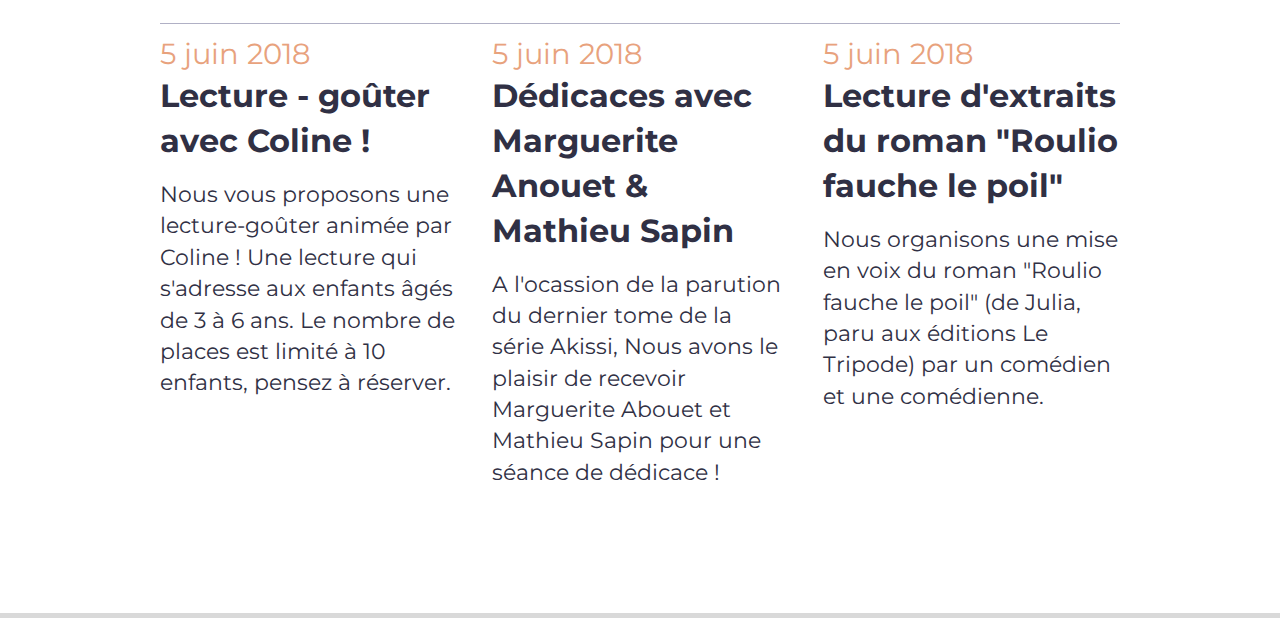
==== commit 6bdda00c: "news-date / parenst et enfants" ====
--- a/index.html
+++ b/index.html
@@ -60,17 +60,19 @@
     <h2 class="index-title">Notre actualité</h2>
     <link href="https://fonts.googleapis.com/css?family=Montserrat|Work+Sans" rel="stylesheet">
 
-    <div class="news-list">
+    <div class="news--main">
       <div class="news news-list__news">
         <a class="news__link link-block" href="./notre-actualite.html">
           <div class="news__thumbnail"><img class="news__image" src="./img/news__thumbnail-0.png" alt=""></div>
           <div class="news__content">
-            <p class="news__date">5 juin 2018</p>
+            <p class="news__date"> 5 juin 2018</p>
             <h3 class="news__title">Rencontre avec Tiffany Tavernier</h3>
             <p class="news__text"><p align=left>La rencontre est organisée dans le cadre du partenariat entre l'association Libr'aire et le Rectorat de Lille pour la première mise en place dans l'académie du Prix Femina des lycéens.</p></p>
           </div>
         </a>
       </div>
+    </div>
+      <div class="news-list">
       <div class="news news-list__news">
         <a class="news__link link-block" href="./notre-actualite.html">
           <div class="news__thumbnail"><img class="news__image" src="./img/news__thumbnail-1.png" alt=""></div>
--- a/css/main.css
+++ b/css/main.css
@@ -9,7 +9,7 @@
   margin: auto;
   border-bottom: 5px solid #d9d9d9;
   padding-bottom: 75px;
-  font-family: Helvetica, Arial, sans-serif;
+  font-family: 'Montserrat', sans-serif;
   text-align: center ;
   font-weight: 400;
   color: #303044;
@@ -36,6 +36,7 @@
   margin: 25px 0;
   font-size: 6.4em;
   font-weight: 700;
+  font-family: 'Montserrat', sans-serif;
 }
 
 h2 {
@@ -43,6 +44,7 @@
   font-size: 64px;
   font-weight: 200;
   text-align: left ;
+  font-family: 'Montserrat', sans-serif;
 }
 
 h3 {
@@ -50,26 +52,32 @@
   font-size: 2.6em;
   font-weight: 200;
   text-align: left ;
+  font-family: 'Montserrat', sans-serif;
 }
 
 h4 {
   margin: 20px 0;
   font-size: 1.6em;
+  font-family: 'Montserrat', sans-serif;
+  text-align: left ;
 }
 
 h5 {
   margin: 20px 0;
   font-size: 1.6em;
+  font-family: 'Montserrat', sans-serif;
 }
 
 h6 {
   margin: 15px 0;
   font-size: 1.4em;
+  font-family: 'Montserrat', sans-serif;
 }
 
 h1, h2, h3, h4, h5, h6 {
   font-family: Helvetica, Arial, sans-serif;
   line-height: 1;
+  font-family: 'Montserrat', sans-serif;
 }
 
 a, button {
@@ -97,6 +105,7 @@
   padding: 0 15px;
   width: 960px;
   max-width: 100%;
+  text-align: center;
 }
 
 .text-container {
@@ -390,6 +399,7 @@
   margin: 0;
   font-size: 1.8em;
   color: #e8a27d;
+  text-align:left;
 }
 
 .news__title {
@@ -415,6 +425,7 @@
 .news--main {
   padding-bottom: 35px;
   border-bottom: 1px solid #b0b0c5;
+  text-align:left;
 }
 .news--main .news__link {
   display: flex;
@@ -498,3 +509,16 @@
   text-align: center;
   margin-bottom: 35px;
 }
+
+
+
+
+
+.parent{
+  display: flex;
+}
+
+.enfant{
+  display: flex;
+  flex-direction: column;
+}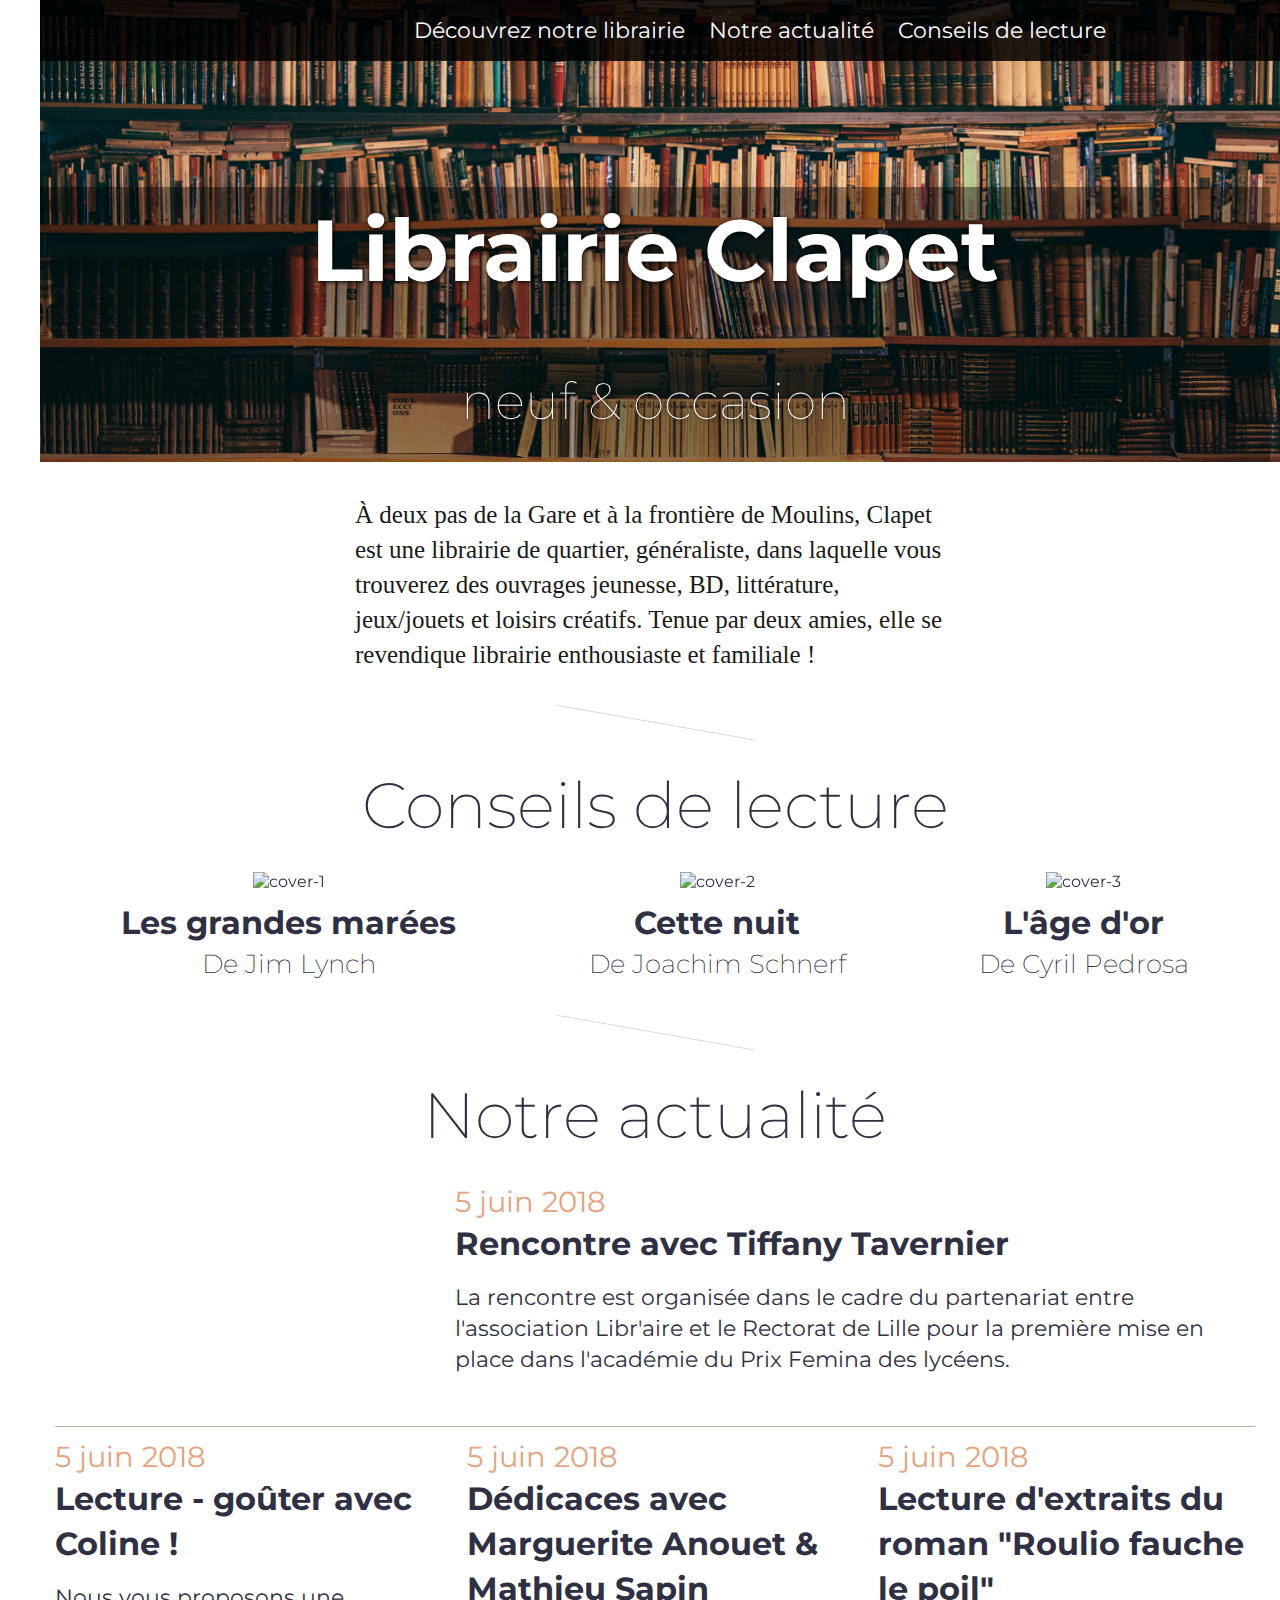
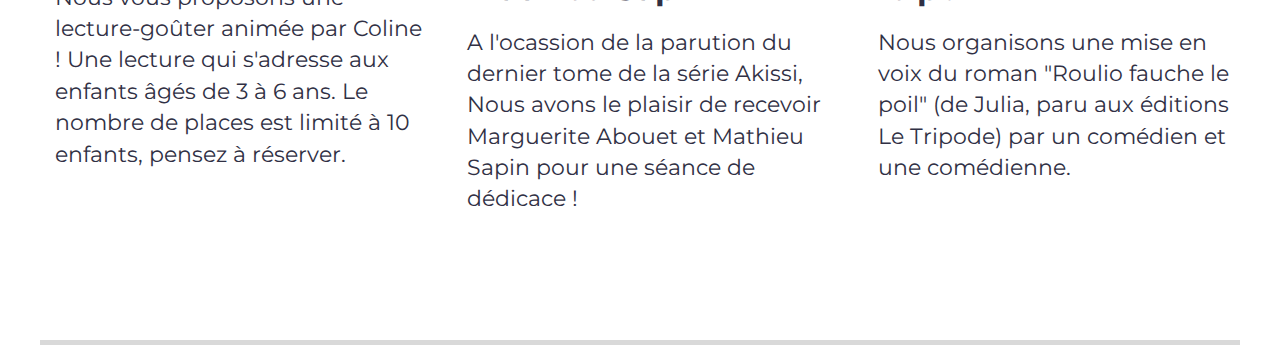
==== commit 18db97bd: "header + grande liste" ====
--- a/index.html
+++ b/index.html
@@ -61,7 +61,7 @@
     <link href="https://fonts.googleapis.com/css?family=Montserrat|Work+Sans" rel="stylesheet">
 
     <div class="news--main">
-      <div class="news news-list__news">
+      <div class="news news-list__news grande liste">
         <a class="news__link link-block" href="./notre-actualite.html">
           <div class="news__thumbnail"><img class="news__image" src="./img/news__thumbnail-0.png" alt=""></div>
           <div class="news__content">
--- a/css/main.css
+++ b/css/main.css
@@ -13,6 +13,7 @@
   text-align: center ;
   font-weight: 400;
   color: #303044;
+  max-width: 1200px;
 }
 
 p, li, td, th, textarea, caption, pre, blockquote, label, input, select, textarea {
@@ -103,8 +104,8 @@
 .container {
   margin: auto;
   padding: 0 15px;
-  width: 960px;
-  max-width: 100%;
+  width: 100%;
+  max-width: 1200px;
   text-align: center;
 }
 
@@ -208,8 +209,7 @@
 
 .chapo {
   font-size: 25px;
-  width : 960px;
-  height: 240px ;
+  max-width : 960px;
   text-align: center;
   margin: 93px auto;
   }
@@ -448,6 +448,9 @@
   grid-template-rows: auto;
   margin-bottom: 35px;
 }
+.grande-liste{
+  grid-template-columns: repeat(4, 1fr);
+}
 
 .news-list .news-list__news--main {
   grid-column: span 3;
@@ -456,6 +459,7 @@
 .news-list__news {
   grid-column: span 1;
 }
+
 
 /**
 * -----------
@@ -503,22 +507,133 @@
 * index
 */
 
-
-
 .index-title {
   text-align: center;
   margin-bottom: 35px;
 }
 
-
-
-
-
+/**
+* conseils-de-lecture
+*/
 .parent{
   display: flex;
 }
 
 .enfant{
-  display: flex;
-  flex-direction: column;
-}+  font-family: 'Montserrat', sans-serif;
+
+}
+
+}
+
+.conseils-de-lecture .chapo {
+  font-size: 25px;
+  }
+.chapo{
+    width: 600px;
+    text-align: left;
+    margin: auto;
+    margin-bottom: 50px;
+    font-family: WorkSans;
+    font-size: 25px;
+    font-weight: normal;
+    color: #1a1a1a;}
+
+.paragraphe1{
+  margin-left: 15px;
+    width: 600px;
+    height: 216px;
+    margin-bottom: -28px;
+    font-family: WorkSans;
+    font-size: 20px;
+    font-weight: normal;
+    font-style: normal;
+    font-stretch: normal;
+    line-height: normal;
+    letter-spacing: normal;
+    text-align: justify;
+    color: #1a1a1a;
+}
+
+.paragraphe2{
+  margin-left: 15px;
+  width: 600px;
+  font-family: WorkSans;
+  font-size: 25px;
+  font-weight: normal;
+  font-style: normal;
+  font-stretch: normal;
+  line-height: normal;
+  letter-spacing: normal;
+  text-align: justify;
+  color: #e8a27d;
+}
+
+.ligne1{
+  margin-top: -19px;
+  width: 600px;
+  height: 19px;
+  font-family: WorkSans;
+  font-size: 16px;
+  font-weight: normal;
+  font-style: normal;
+  font-stretch: normal;
+  line-height: normal;
+  letter-spacing: normal;
+  text-align: right;
+}
+
+.paragraphe3{
+  margin-left: 15px;
+  width: 584px;
+  height: 87px;
+  font-family: 'Montserrat', sans-serif;
+  font-size: 24px;
+  font-weight: 300;
+  font-style: normal;
+  font-stretch: normal;
+  line-height: normal;
+  letter-spacing: normal;
+  color: #d9926c;
+}
+
+.ligne2{
+  width: 600px;
+  height: 19px;
+  margin-top: -43px;
+  font-family: WorkSans;
+  font-size: 16px;
+  font-weight: normal;
+  font-style: normal;
+  font-stretch: normal;
+  line-height: normal;
+  letter-spacing: normal;
+  text-align: right;
+  color: #1a1a1a;
+}
+
+.paragraphe4{
+  margin-left: 15px;
+  width: 600px;
+  height: 216px;
+  font-family: WorkSans;
+  font-size:20px;
+  font-weight: normal;
+  font-style: normal;
+  font-stretch: normal;
+  line-height: normal;
+  letter-spacing: normal;
+  text-align: justify;
+  color: #1a1a1a;
+}
+
+/**
+* notre-actualite
+*/
+
+.container.decouvrez-notre-librairie {
+  text-align: center;
+  width: 1440px;
+  height: 2931px;
+}
+
